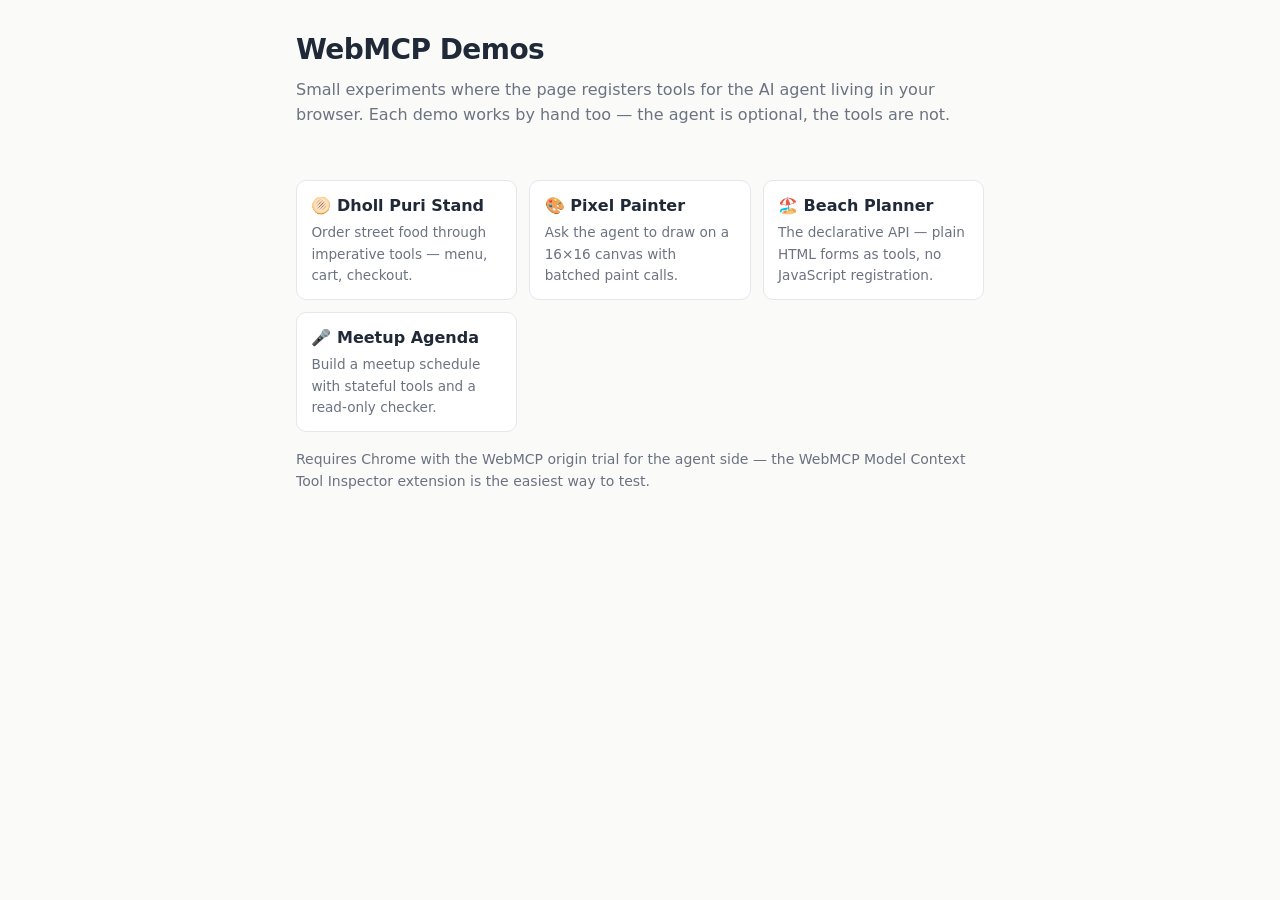
==== index.html @ 96b40f97 "scaffold demo site with shared webmcp helper" ====
<!doctype html>
<html lang="en">
<head>
  <meta charset="utf-8" />
  <meta name="viewport" content="width=device-width, initial-scale=1" />
  <title>WebMCP Demos</title>
  <link rel="stylesheet" href="shared/style.css" />
</head>
<body>
  <header>
    <h1>WebMCP Demos</h1>
    <p class="lede">
      Small experiments where the page registers tools for the AI agent living in your browser.
      Each demo works by hand too — the agent is optional, the tools are not.
    </p>
  </header>
  <main>
    <ul class="cards">
      <li class="card">
        <a href="demos/dholl-puri/">
          <h3>🫓 Dholl Puri Stand</h3>
          <p>Order street food through imperative tools — menu, cart, checkout.</p>
        </a>
      </li>
      <li class="card">
        <a href="demos/pixel-painter/">
          <h3>🎨 Pixel Painter</h3>
          <p>Ask the agent to draw on a 16×16 canvas with batched paint calls.</p>
        </a>
      </li>
      <li class="card">
        <a href="demos/beach-planner/">
          <h3>🏖️ Beach Planner</h3>
          <p>The declarative API — plain HTML forms as tools, no JavaScript registration.</p>
        </a>
      </li>
      <li class="card">
        <a href="demos/meetup-agenda/">
          <h3>🎤 Meetup Agenda</h3>
          <p>Build a meetup schedule with stateful tools and a read-only checker.</p>
        </a>
      </li>
    </ul>
    <p class="muted">
      Requires Chrome with the WebMCP origin trial for the agent side — the
      WebMCP Model Context Tool Inspector extension is the easiest way to test.
    </p>
  </main>
</body>
</html>
---- shared/style.css ----
* {
  box-sizing: border-box;
}

body {
  margin: 0;
  font-family: system-ui, -apple-system, sans-serif;
  color: #1f2937;
  background: #fafaf9;
  line-height: 1.6;
}

main {
  max-width: 720px;
  margin: 0 auto;
  padding: 1.5rem 1rem 4rem;
}

header {
  max-width: 720px;
  margin: 0 auto;
  padding: 1.5rem 1rem 0;
}

header a.back {
  font-size: 0.8rem;
  text-transform: uppercase;
  letter-spacing: 0.05em;
  color: #6b7280;
  text-decoration: none;
}

header a.back:hover {
  color: #2563eb;
}

h1 {
  margin: 0.25rem 0 0.25rem;
  font-size: 1.75rem;
  letter-spacing: -0.02em;
}

.lede {
  margin: 0 0 0.75rem;
  color: #6b7280;
}

.try {
  font-size: 0.875rem;
  background: #eff6ff;
  border: 1px solid #dbeafe;
  border-radius: 8px;
  padding: 0.5rem 0.75rem;
  color: #1e40af;
  margin: 0.75rem 0 0;
}

/* status badge */
.webmcp-badge {
  display: inline-block;
  margin-top: 0.5rem;
  font-size: 0.75rem;
  font-weight: 600;
  text-transform: uppercase;
  letter-spacing: 0.04em;
  padding: 0.2rem 0.6rem;
  border-radius: 999px;
}

.webmcp-badge[data-state="on"] {
  background: #dcfce7;
  color: #166534;
}

.webmcp-badge[data-state="off"] {
  background: #f3f4f6;
  color: #6b7280;
}

/* tool activity log */
.webmcp-log {
  margin-top: 2.5rem;
  border-top: 1px solid #e5e7eb;
  padding-top: 1rem;
}

.webmcp-log h2 {
  font-size: 0.8rem;
  text-transform: uppercase;
  letter-spacing: 0.05em;
  color: #9ca3af;
  margin: 0 0 0.5rem;
}

.webmcp-log ol {
  list-style: none;
  margin: 0;
  padding: 0;
  font-size: 0.85rem;
}

.webmcp-log li {
  padding: 0.3rem 0;
  border-bottom: 1px dashed #e5e7eb;
}

.webmcp-log code {
  background: #eef2ff;
  color: #3730a3;
  border-radius: 4px;
  padding: 0.05rem 0.35rem;
}

.webmcp-log .args {
  color: #6b7280;
}

.webmcp-log .result {
  color: #059669;
}

/* generic bits */
button {
  font: inherit;
  border: 1px solid #d1d5db;
  background: #fff;
  border-radius: 8px;
  padding: 0.35rem 0.8rem;
  cursor: pointer;
}

button:hover {
  border-color: #2563eb;
  color: #2563eb;
}

button.primary {
  background: #2563eb;
  border-color: #2563eb;
  color: #fff;
}

.cards {
  display: grid;
  grid-template-columns: repeat(auto-fill, minmax(210px, 1fr));
  gap: 0.75rem;
  padding: 0;
  list-style: none;
}

.card {
  border: 1px solid #e5e7eb;
  background: #fff;
  border-radius: 10px;
  padding: 0.75rem 0.9rem;
}

.card h3 {
  margin: 0 0 0.2rem;
  font-size: 1rem;
}

.card p {
  margin: 0;
  font-size: 0.85rem;
  color: #6b7280;
}

.card a {
  color: inherit;
  text-decoration: none;
}

.muted {
  color: #6b7280;
  font-size: 0.875rem;
}

input,
select {
  font: inherit;
  border: 1px solid #d1d5db;
  border-radius: 8px;
  padding: 0.35rem 0.6rem;
  background: #fff;
}

form {
  display: flex;
  flex-wrap: wrap;
  gap: 0.5rem;
  align-items: center;
  margin: 0.75rem 0;
  padding: 0.75rem;
  border: 1px solid #e5e7eb;
  border-radius: 10px;
  background: #fff;
}

form label {
  font-size: 0.85rem;
  color: #4b5563;
  display: flex;
  gap: 0.4rem;
  align-items: center;
}

/* Chrome origin trial: highlights a form while the agent is submitting it */
form:tool-submit-active {
  outline: 2px solid #2563eb;
  outline-offset: 2px;
}
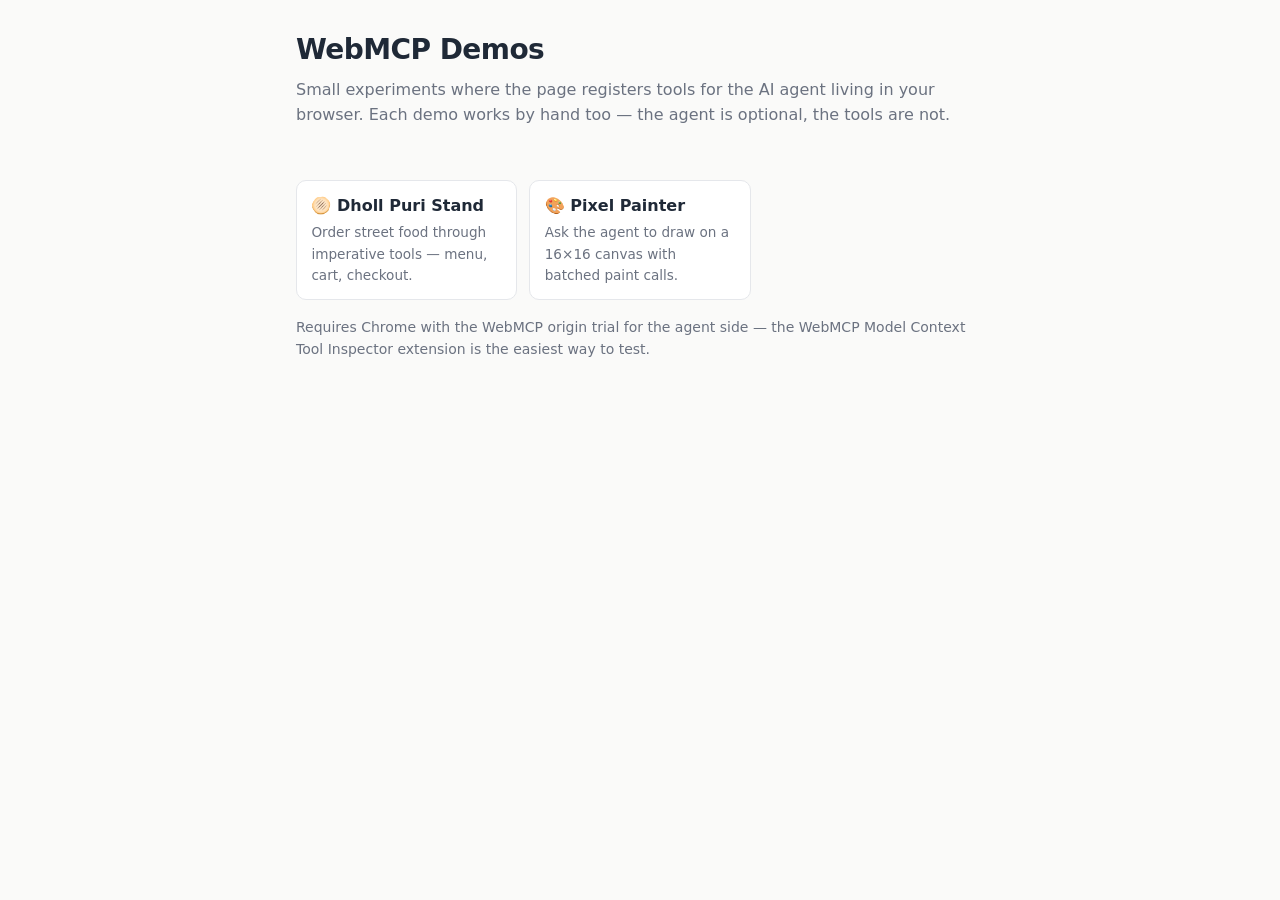
==== commit 78a62e2e: "keep pixel painter and dholl puri, drop the rest" ====
--- a/index.html
+++ b/index.html
@@ -28,18 +28,6 @@
           <p>Ask the agent to draw on a 16×16 canvas with batched paint calls.</p>
         </a>
       </li>
-      <li class="card">
-        <a href="demos/beach-planner/">
-          <h3>🏖️ Beach Planner</h3>
-          <p>The declarative API — plain HTML forms as tools, no JavaScript registration.</p>
-        </a>
-      </li>
-      <li class="card">
-        <a href="demos/meetup-agenda/">
-          <h3>🎤 Meetup Agenda</h3>
-          <p>Build a meetup schedule with stateful tools and a read-only checker.</p>
-        </a>
-      </li>
     </ul>
     <p class="muted">
       Requires Chrome with the WebMCP origin trial for the agent side — the
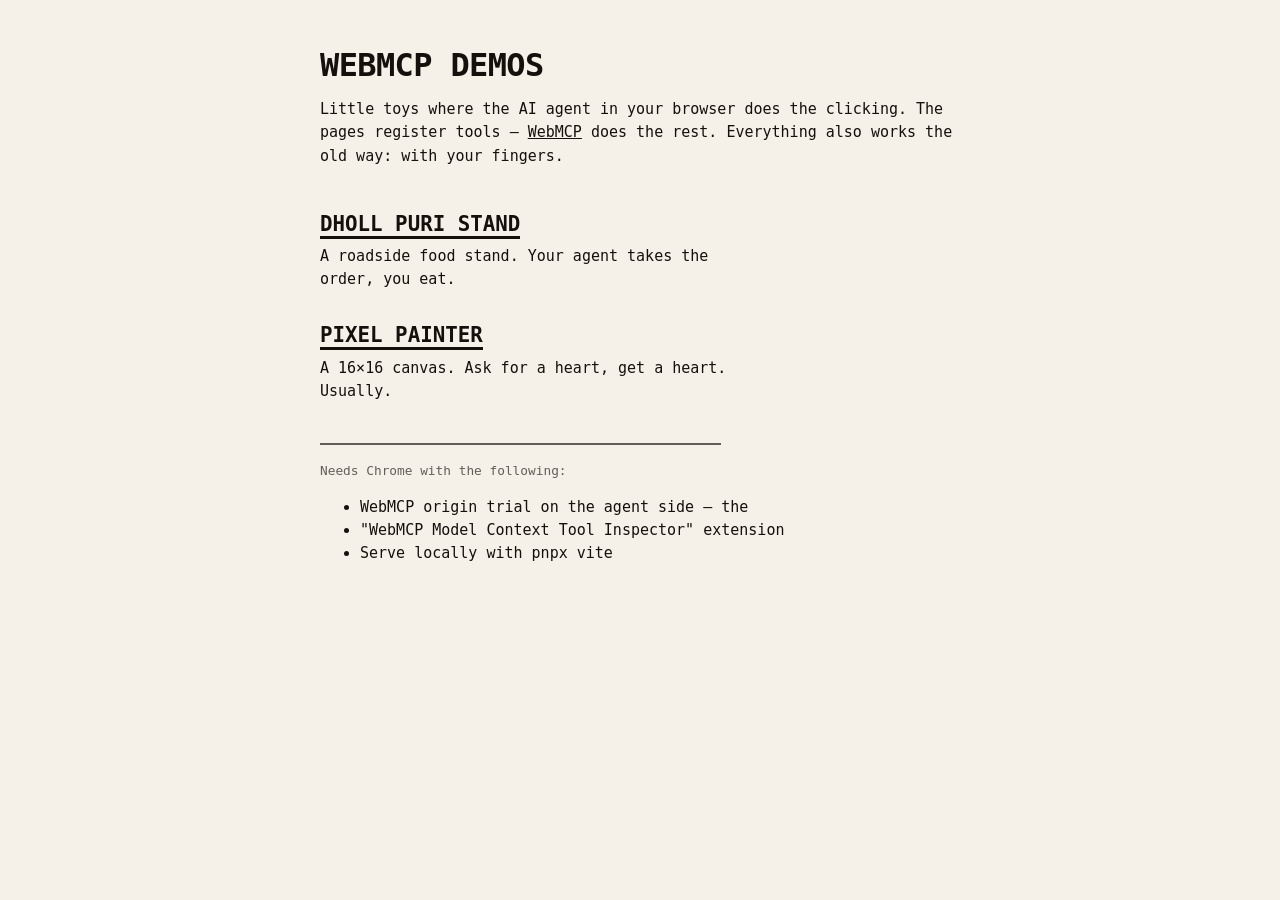
==== commit 31a4b2e9: "give the demos a proper coat of paint" ====
--- a/index.html
+++ b/index.html
@@ -3,36 +3,71 @@
 <head>
   <meta charset="utf-8" />
   <meta name="viewport" content="width=device-width, initial-scale=1" />
-  <title>WebMCP Demos</title>
+  <title>webmcp demos</title>
   <link rel="stylesheet" href="shared/style.css" />
+  <style>
+    .demo-list {
+      list-style: none;
+      padding: 0;
+      margin: 2.5rem 0;
+    }
+    .demo-list li {
+      margin-bottom: 1.75rem;
+    }
+    .demo-list a {
+      font-size: 1.3rem;
+      font-weight: 700;
+      text-transform: uppercase;
+      text-decoration: none;
+      border-bottom: 3px solid var(--ink);
+    }
+    .demo-list a:hover {
+      background: var(--accent);
+    }
+    .demo-list p {
+      margin: 0.3rem 0 0;
+      max-width: 46ch;
+    }
+    .footnote {
+      font-size: 0.8rem;
+      opacity: 0.65;
+      border-top: 2px solid var(--ink);
+      padding-top: 1rem;
+      max-width: 52ch;
+    }
+    .footnote a {
+      color: inherit;
+    }
+  </style>
 </head>
 <body>
   <header>
-    <h1>WebMCP Demos</h1>
-    <p class="lede">
-      Small experiments where the page registers tools for the AI agent living in your browser.
-      Each demo works by hand too — the agent is optional, the tools are not.
+    <h1>webmcp demos</h1>
+    <p>
+      Little toys where the AI agent in your browser does the clicking.
+      The pages register tools — <a href="https://sandeep.ramgolam.com/blog/webmcp-in-the-browser">WebMCP</a> does the rest.
+      Everything also works the old way: with your fingers.
     </p>
   </header>
   <main>
-    <ul class="cards">
-      <li class="card">
-        <a href="demos/dholl-puri/">
-          <h3>🫓 Dholl Puri Stand</h3>
-          <p>Order street food through imperative tools — menu, cart, checkout.</p>
-        </a>
+    <ul class="demo-list">
+      <li>
+        <a href="demos/dholl-puri/">Dholl Puri Stand</a>
+        <p>A roadside food stand. Your agent takes the order, you eat.</p>
       </li>
-      <li class="card">
-        <a href="demos/pixel-painter/">
-          <h3>🎨 Pixel Painter</h3>
-          <p>Ask the agent to draw on a 16×16 canvas with batched paint calls.</p>
-        </a>
+      <li>
+        <a href="demos/pixel-painter/">Pixel Painter</a>
+        <p>A 16×16 canvas. Ask for a heart, get a heart. Usually.</p>
       </li>
     </ul>
-    <p class="muted">
-      Requires Chrome with the WebMCP origin trial for the agent side — the
-      WebMCP Model Context Tool Inspector extension is the easiest way to test.
+    <p class="footnote">
+      Needs Chrome with the following:
     </p>
+    <ul>
+      <li> WebMCP origin trial on the agent side — the</li>
+      <li>"WebMCP Model Context Tool Inspector" extension</li>
+      <li>Serve locally with <code>pnpx vite</code></li>
+    </ul>
   </main>
 </body>
 </html>
--- a/shared/style.css
+++ b/shared/style.css
@@ -1,212 +1,171 @@
+:root {
+  --ink: #14110d;
+  --paper: #f5f1e8;
+  --accent: #ffd23f;
+}
+
 * {
   box-sizing: border-box;
 }
 
 body {
   margin: 0;
-  font-family: system-ui, -apple-system, sans-serif;
-  color: #1f2937;
-  background: #fafaf9;
-  line-height: 1.6;
+  font-family: ui-monospace, "SF Mono", Menlo, Consolas, monospace;
+  color: var(--ink);
+  background: var(--paper);
+  line-height: 1.55;
+  font-size: 15px;
+}
+
+main,
+header {
+  max-width: 680px;
+  margin: 0 auto;
+  padding: 0 1.25rem;
+}
+
+header {
+  padding-top: 2.5rem;
 }
 
 main {
-  max-width: 720px;
-  margin: 0 auto;
-  padding: 1.5rem 1rem 4rem;
-}
-
-header {
-  max-width: 720px;
-  margin: 0 auto;
-  padding: 1.5rem 1rem 0;
-}
-
-header a.back {
-  font-size: 0.8rem;
-  text-transform: uppercase;
-  letter-spacing: 0.05em;
-  color: #6b7280;
-  text-decoration: none;
-}
-
-header a.back:hover {
-  color: #2563eb;
+  padding-bottom: 5rem;
 }
 
 h1 {
-  margin: 0.25rem 0 0.25rem;
-  font-size: 1.75rem;
+  font-size: 2rem;
+  line-height: 1.1;
+  margin: 0.5rem 0;
+  text-transform: uppercase;
   letter-spacing: -0.02em;
 }
 
-.lede {
-  margin: 0 0 0.75rem;
-  color: #6b7280;
+a {
+  color: inherit;
+}
+
+a.back {
+  text-decoration: none;
+  border-bottom: 2px solid var(--ink);
+  font-size: 0.8rem;
+}
+
+a.back:hover {
+  background: var(--accent);
 }
 
 .try {
-  font-size: 0.875rem;
-  background: #eff6ff;
-  border: 1px solid #dbeafe;
-  border-radius: 8px;
-  padding: 0.5rem 0.75rem;
-  color: #1e40af;
-  margin: 0.75rem 0 0;
+  margin: 1rem 0 1.5rem;
+  font-size: 0.85rem;
+  border-left: 3px solid var(--ink);
+  padding-left: 0.75rem;
 }
 
-/* status badge */
+.try::before {
+  content: "try ❯ ";
+  font-weight: 700;
+}
+
+button {
+  font: inherit;
+  font-weight: 700;
+  border: 2px solid var(--ink);
+  background: #fff;
+  color: var(--ink);
+  padding: 0.35rem 0.9rem;
+  cursor: pointer;
+  box-shadow: 3px 3px 0 var(--ink);
+  transition: translate 0.08s ease, box-shadow 0.08s ease;
+}
+
+button:hover {
+  background: var(--accent);
+}
+
+button:active {
+  translate: 3px 3px;
+  box-shadow: 0 0 0 var(--ink);
+}
+
+.muted {
+  opacity: 0.55;
+}
+
+/* agent status stamp */
 .webmcp-badge {
   display: inline-block;
-  margin-top: 0.5rem;
-  font-size: 0.75rem;
-  font-weight: 600;
+  margin-top: 0.75rem;
+  font-size: 0.7rem;
+  font-weight: 700;
   text-transform: uppercase;
-  letter-spacing: 0.04em;
-  padding: 0.2rem 0.6rem;
-  border-radius: 999px;
+  letter-spacing: 0.08em;
+  border: 2px solid var(--ink);
+  padding: 0.15rem 0.5rem;
+  transform: rotate(-1deg);
 }
 
 .webmcp-badge[data-state="on"] {
-  background: #dcfce7;
-  color: #166534;
+  background: #b7f7c1;
 }
 
 .webmcp-badge[data-state="off"] {
-  background: #f3f4f6;
-  color: #6b7280;
+  background: transparent;
+  border-style: dashed;
+  opacity: 0.6;
 }
 
-/* tool activity log */
+/* tool call tape */
 .webmcp-log {
-  margin-top: 2.5rem;
-  border-top: 1px solid #e5e7eb;
-  padding-top: 1rem;
+  margin-top: 3rem;
 }
 
 .webmcp-log h2 {
-  font-size: 0.8rem;
+  font-size: 0.75rem;
+  font-weight: 700;
   text-transform: uppercase;
-  letter-spacing: 0.05em;
-  color: #9ca3af;
-  margin: 0 0 0.5rem;
+  letter-spacing: 0.1em;
+  margin: 0 0 0.4rem;
+}
+
+.webmcp-log h2::before {
+  content: "▚▚ ";
 }
 
 .webmcp-log ol {
   list-style: none;
   margin: 0;
-  padding: 0;
-  font-size: 0.85rem;
+  padding: 0.5rem 0.75rem;
+  font-size: 0.8rem;
+  border: 2px solid var(--ink);
+  background: #fff;
+  box-shadow: 4px 4px 0 var(--ink);
+  min-height: 2.2rem;
+}
+
+.webmcp-log ol:empty::before {
+  content: "waiting for tool calls…";
+  opacity: 0.45;
 }
 
 .webmcp-log li {
-  padding: 0.3rem 0;
-  border-bottom: 1px dashed #e5e7eb;
+  padding: 0.2rem 0;
+  border-bottom: 1px dashed rgba(0, 0, 0, 0.25);
+}
+
+.webmcp-log li:last-child {
+  border-bottom: none;
 }
 
 .webmcp-log code {
-  background: #eef2ff;
-  color: #3730a3;
-  border-radius: 4px;
-  padding: 0.05rem 0.35rem;
+  font-weight: 700;
+  background: var(--accent);
+  padding: 0 0.3rem;
 }
 
 .webmcp-log .args {
-  color: #6b7280;
+  opacity: 0.6;
 }
 
-.webmcp-log .result {
-  color: #059669;
+.webmcp-log .result::before {
+  content: "→ ";
 }
-
-/* generic bits */
-button {
-  font: inherit;
-  border: 1px solid #d1d5db;
-  background: #fff;
-  border-radius: 8px;
-  padding: 0.35rem 0.8rem;
-  cursor: pointer;
-}
-
-button:hover {
-  border-color: #2563eb;
-  color: #2563eb;
-}
-
-button.primary {
-  background: #2563eb;
-  border-color: #2563eb;
-  color: #fff;
-}
-
-.cards {
-  display: grid;
-  grid-template-columns: repeat(auto-fill, minmax(210px, 1fr));
-  gap: 0.75rem;
-  padding: 0;
-  list-style: none;
-}
-
-.card {
-  border: 1px solid #e5e7eb;
-  background: #fff;
-  border-radius: 10px;
-  padding: 0.75rem 0.9rem;
-}
-
-.card h3 {
-  margin: 0 0 0.2rem;
-  font-size: 1rem;
-}
-
-.card p {
-  margin: 0;
-  font-size: 0.85rem;
-  color: #6b7280;
-}
-
-.card a {
-  color: inherit;
-  text-decoration: none;
-}
-
-.muted {
-  color: #6b7280;
-  font-size: 0.875rem;
-}
-
-input,
-select {
-  font: inherit;
-  border: 1px solid #d1d5db;
-  border-radius: 8px;
-  padding: 0.35rem 0.6rem;
-  background: #fff;
-}
-
-form {
-  display: flex;
-  flex-wrap: wrap;
-  gap: 0.5rem;
-  align-items: center;
-  margin: 0.75rem 0;
-  padding: 0.75rem;
-  border: 1px solid #e5e7eb;
-  border-radius: 10px;
-  background: #fff;
-}
-
-form label {
-  font-size: 0.85rem;
-  color: #4b5563;
-  display: flex;
-  gap: 0.4rem;
-  align-items: center;
-}
-
-/* Chrome origin trial: highlights a form while the agent is submitting it */
-form:tool-submit-active {
-  outline: 2px solid #2563eb;
-  outline-offset: 2px;
-}
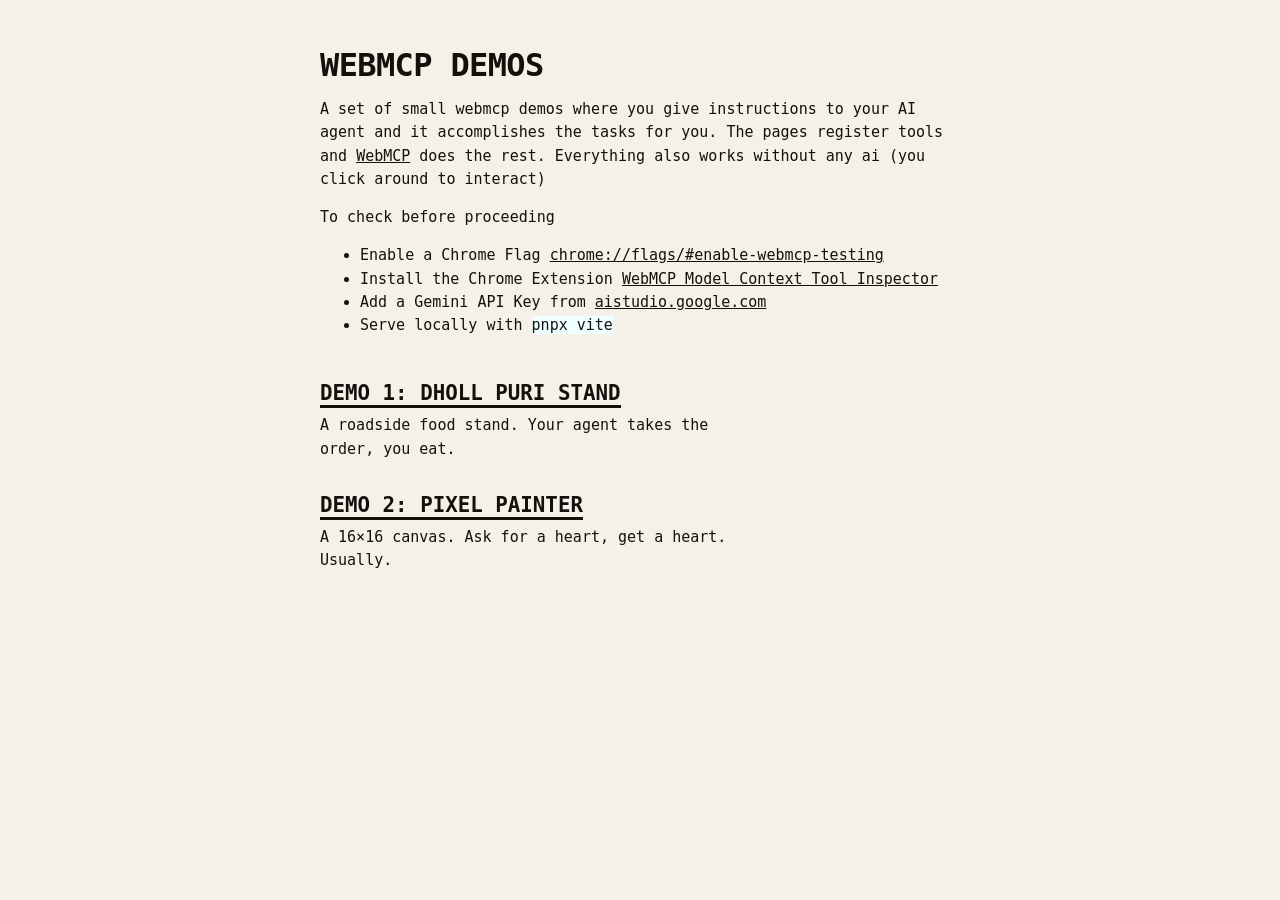
==== commit fc2b9dfa: "add setup steps to the index" ====
--- a/index.html
+++ b/index.html
@@ -21,7 +21,7 @@
       text-decoration: none;
       border-bottom: 3px solid var(--ink);
     }
-    .demo-list a:hover {
+    a:hover {
       background: var(--accent);
     }
     .demo-list p {
@@ -38,36 +38,42 @@
     .footnote a {
       color: inherit;
     }
+
+    code {
+      background-color: azure;
+    }
   </style>
 </head>
 <body>
   <header>
     <h1>webmcp demos</h1>
     <p>
-      Little toys where the AI agent in your browser does the clicking.
-      The pages register tools — <a href="https://sandeep.ramgolam.com/blog/webmcp-in-the-browser">WebMCP</a> does the rest.
-      Everything also works the old way: with your fingers.
+      A set of small webmcp demos where you give instructions to your AI agent and it accomplishes the tasks for you.
+      The pages register tools and <a href="https://sandeep.ramgolam.com/blog/webmcp-in-the-browser">WebMCP</a> does the rest.
+      Everything also works without any ai (you click around to interact)
     </p>
   </header>
   <main>
+    <p class="note">
+      To check before proceeding
+    </p>
+    <ul>
+      <li>Enable a Chrome Flag <a href="chrome://flags/#enable-webmcp-testing">chrome://flags/#enable-webmcp-testing</a></li>
+      <li>Install the Chrome Extension <a href="https://chromewebstore.google.com/detail/gbpdfapgefenggkahomfgkhfehlcenpd">WebMCP Model Context Tool Inspector</a></li>
+      <li>Add a Gemini API Key from <a href="https://aistudio.google.com">aistudio.google.com</a></li>
+      <li>Serve locally with <code>pnpx vite</code></li>
+    </ul>
     <ul class="demo-list">
       <li>
-        <a href="demos/dholl-puri/">Dholl Puri Stand</a>
+        <a href="demos/dholl-puri/">DEMO 1: Dholl Puri Stand</a>
         <p>A roadside food stand. Your agent takes the order, you eat.</p>
       </li>
       <li>
-        <a href="demos/pixel-painter/">Pixel Painter</a>
+        <a href="demos/pixel-painter/">DEMO 2: Pixel Painter</a>
         <p>A 16×16 canvas. Ask for a heart, get a heart. Usually.</p>
       </li>
     </ul>
-    <p class="footnote">
-      Needs Chrome with the following:
-    </p>
-    <ul>
-      <li> WebMCP origin trial on the agent side — the</li>
-      <li>"WebMCP Model Context Tool Inspector" extension</li>
-      <li>Serve locally with <code>pnpx vite</code></li>
-    </ul>
+
   </main>
 </body>
 </html>
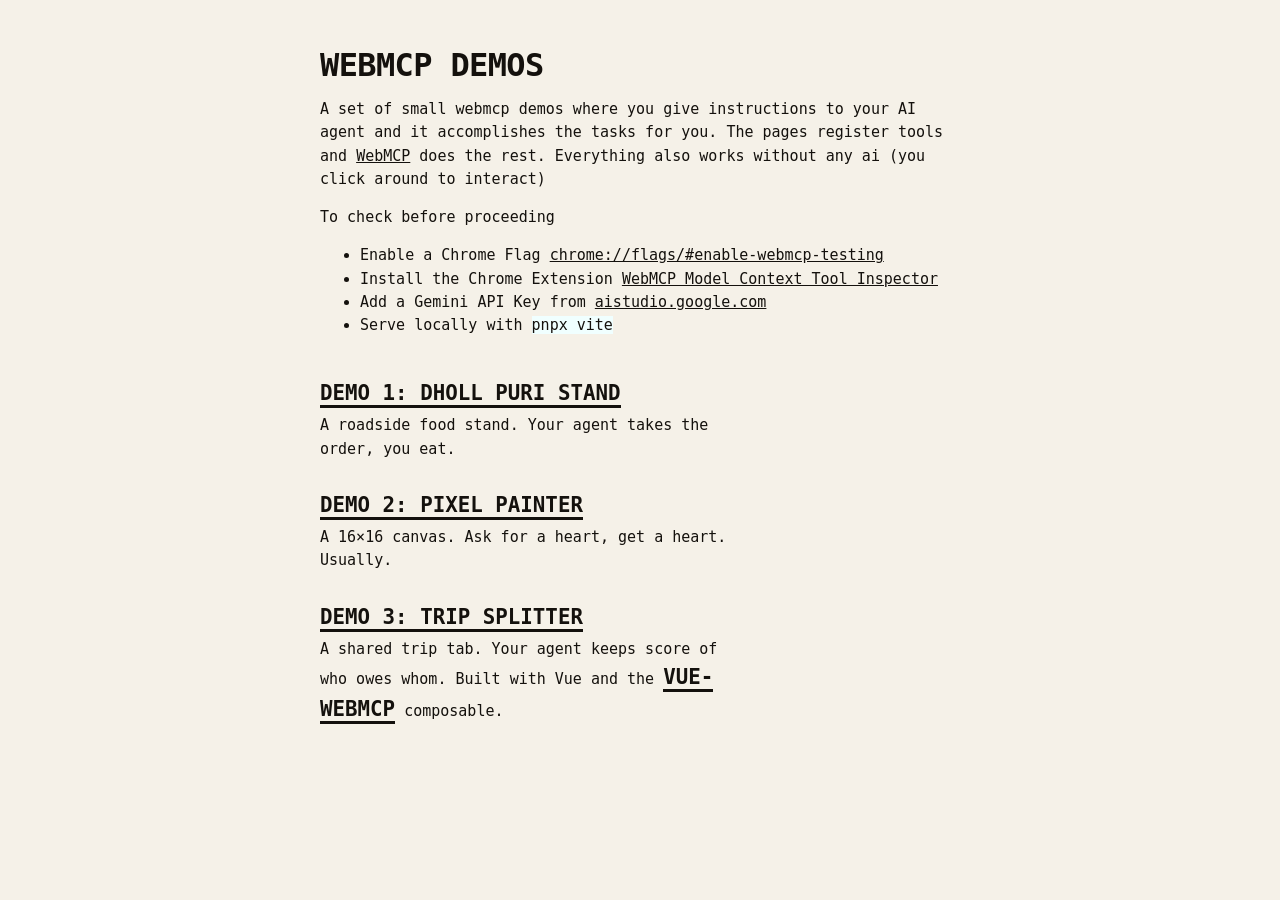
==== commit 7368032a: "add trip splitter demo built with vue-webmcp" ====
--- a/index.html
+++ b/index.html
@@ -72,6 +72,10 @@
         <a href="demos/pixel-painter/">DEMO 2: Pixel Painter</a>
         <p>A 16×16 canvas. Ask for a heart, get a heart. Usually.</p>
       </li>
+      <li>
+        <a href="demos/trip-splitter/">DEMO 3: Trip Splitter</a>
+        <p>A shared trip tab. Your agent keeps score of who owes whom. Built with Vue and the <a href="https://github.com/MrSunshyne/vue-webmcp">vue-webmcp</a> composable.</p>
+      </li>
     </ul>
 
   </main>
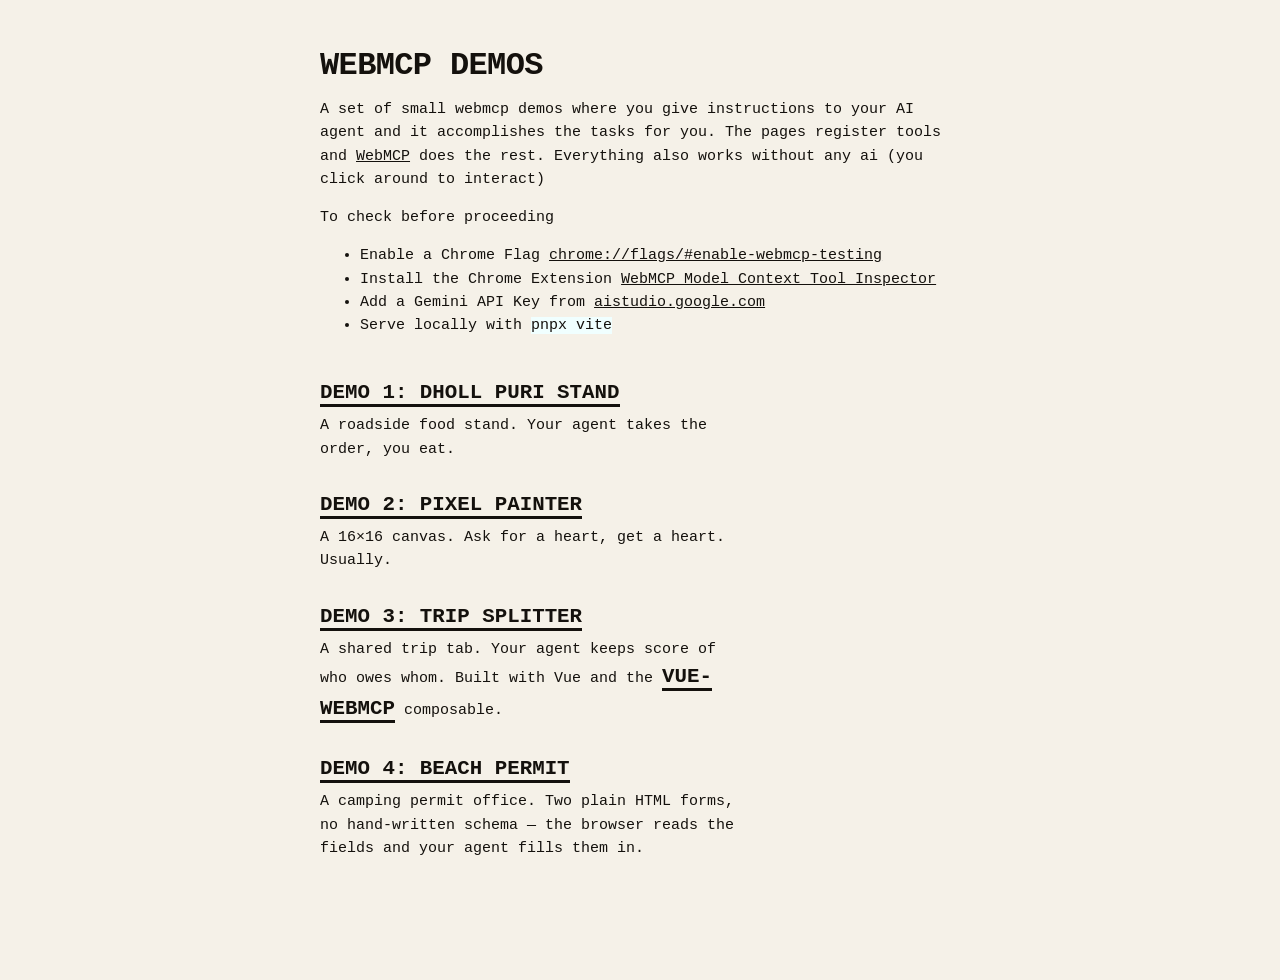
==== commit ae647c3e: "Add Beach Permit, a declarative-forms demo The shortlist has wanted a `toolname` demo for a while, a" ====
--- a/index.html
+++ b/index.html
@@ -76,6 +76,10 @@
         <a href="demos/trip-splitter/">DEMO 3: Trip Splitter</a>
         <p>A shared trip tab. Your agent keeps score of who owes whom. Built with Vue and the <a href="https://github.com/MrSunshyne/vue-webmcp">vue-webmcp</a> composable.</p>
       </li>
+      <li>
+        <a href="demos/beach-permit/">DEMO 4: Beach Permit</a>
+        <p>A camping permit office. Two plain HTML forms, no hand-written schema — the browser reads the fields and your agent fills them in.</p>
+      </li>
     </ul>
 
   </main>
--- a/shared/style.css
+++ b/shared/style.css
@@ -169,3 +169,12 @@
 .webmcp-log .result::before {
   content: "→ ";
 }
+
+.webmcp-log .ms {
+  opacity: 0.4;
+  font-size: 0.7rem;
+}
+
+.webmcp-log .ms::before {
+  content: " · ";
+}
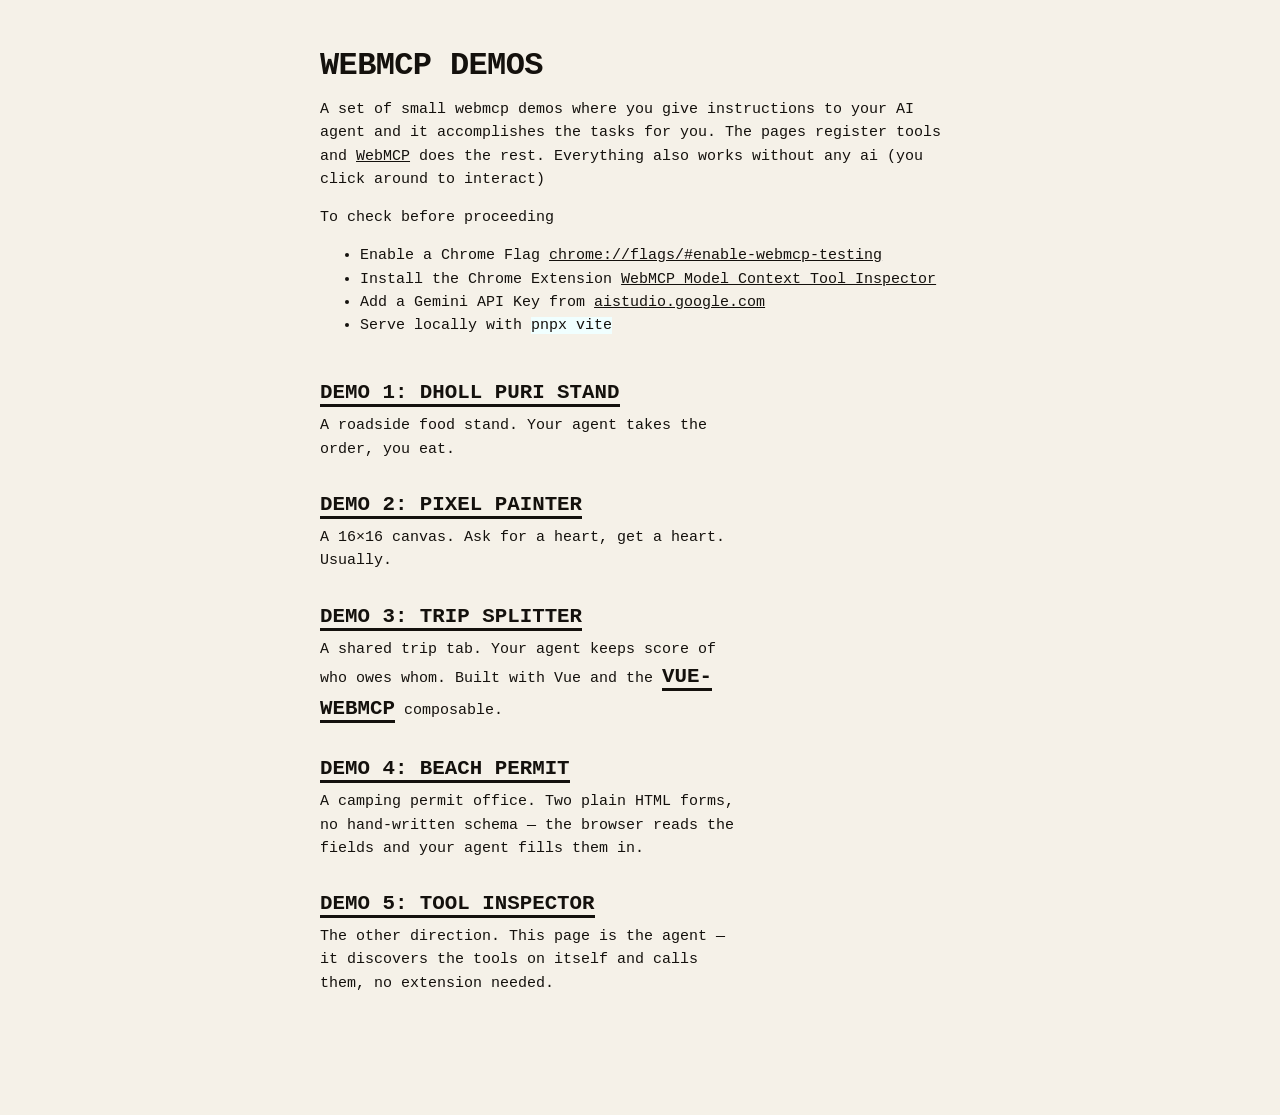
==== commit 60f746bc: "Add Tool Inspector, a demo of the consumer side Every demo so far answers an agent. useRegisteredToo" ====
--- a/index.html
+++ b/index.html
@@ -80,6 +80,10 @@
         <a href="demos/beach-permit/">DEMO 4: Beach Permit</a>
         <p>A camping permit office. Two plain HTML forms, no hand-written schema — the browser reads the fields and your agent fills them in.</p>
       </li>
+      <li>
+        <a href="demos/tool-inspector/">DEMO 5: Tool Inspector</a>
+        <p>The other direction. This page is the agent — it discovers the tools on itself and calls them, no extension needed.</p>
+      </li>
     </ul>
 
   </main>
